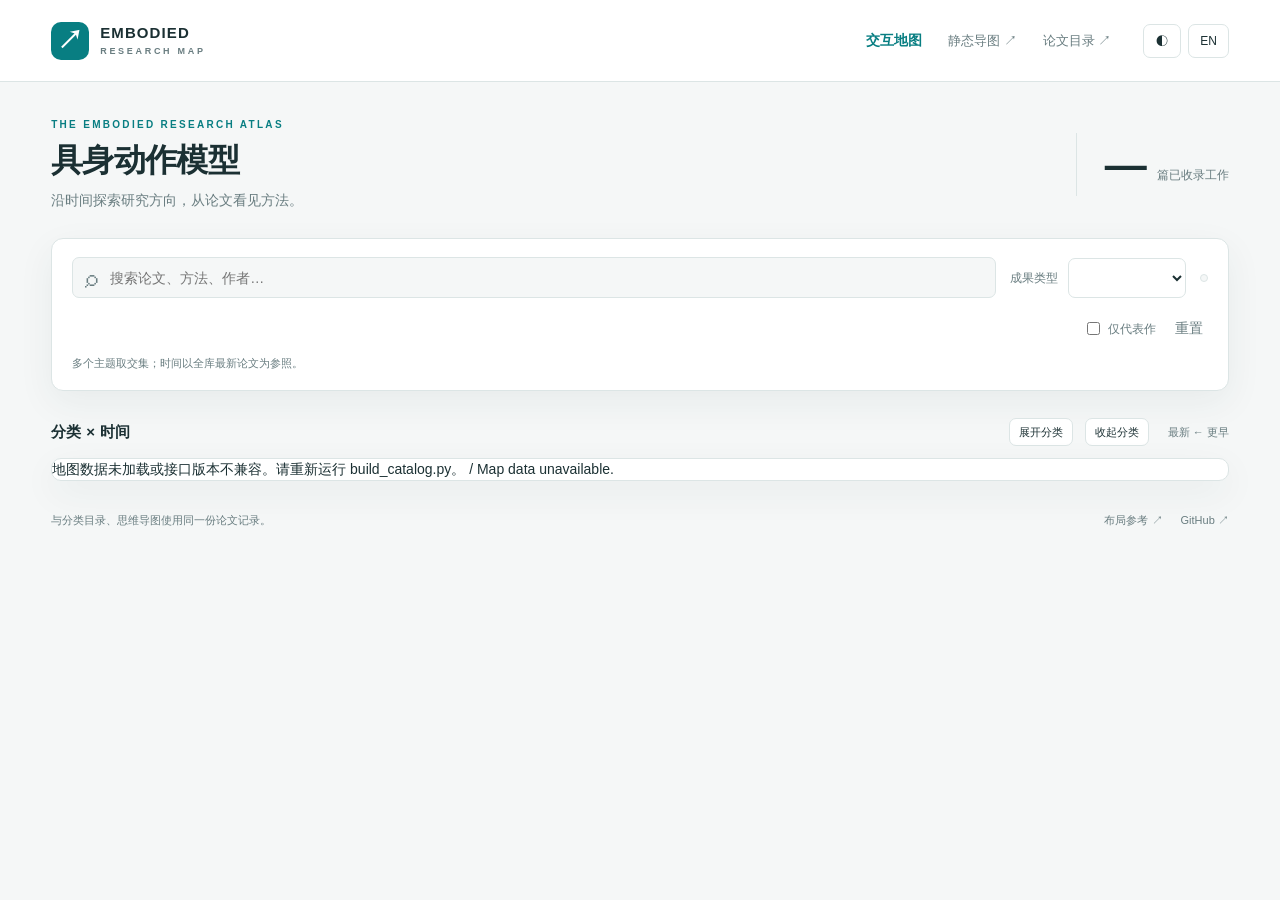
==== web/index.html @ 57568d48 "Add interactive research map with shared data and maintenance workflow" ====
<!doctype html>
<html lang="zh-CN">
<head>
<meta charset="utf-8">
<meta name="viewport" content="width=device-width, initial-scale=1">
<meta name="description" content="Explore embodied action research by category, publication time and topic.">
<title>具身动作模型 · Interactive Map</title>
<link rel="stylesheet" href="style.css?v=__ASSET_VERSION__">
<script defer src="map-data.js?v=__ASSET_VERSION__"></script>
<script defer src="map-core.js?v=__ASSET_VERSION__"></script>
<script defer src="app.js?v=__ASSET_VERSION__"></script>
</head>
<body>
<header class="masthead">
  <a class="brand" href="index.html"><span class="brand-mark" aria-hidden="true">↗</span><span>EMBODIED<span class="brand-sub">RESEARCH MAP</span></span></a>
  <nav aria-label="Views"><span class="nav-current" id="nav-map">交互地图</span><a id="static-map" href="mindmap_cn.svg">静态导图 ↗</a><a id="catalog-link" href="https://github.com/ZGCA-HMI-Lab/Embodied-Agent-Research-Map/blob/main/catalog/README_cn.md">论文目录 ↗</a></nav>
  <div class="utilities"><button id="theme" type="button" aria-label="切换深浅主题">◐</button><button id="language" type="button">EN</button></div>
</header>
<main>
  <section class="intro" aria-labelledby="title">
    <div><div class="eyebrow">THE EMBODIED RESEARCH ATLAS</div><h1 id="title">具身动作模型</h1><p id="subtitle">沿时间探索研究方向，从论文看见方法。</p></div>
    <div class="collection-stat"><strong id="total">—</strong><span id="total-label">篇已收录工作</span></div>
  </section>
  <section class="filters" aria-label="筛选论文" id="filter-panel">
    <div class="filter-top">
      <label class="search-box"><span aria-hidden="true">⌕</span><input type="search" id="search" placeholder="搜索论文、方法、作者…" aria-label="搜索论文"></label>
      <label class="kind-box"><span id="kind-label">成果类型</span><select id="kind" aria-label="成果类型"></select></label>
      <div class="range" role="group" id="range-buttons" aria-label="时间范围"></div>
    </div>
    <div class="filter-bottom"><div class="topics" id="topics" role="group" aria-label="主题筛选"></div><label class="representatives"><input id="representatives" type="checkbox"><span id="representatives-label">仅代表作</span></label><button id="reset" class="text-button" type="button">重置</button></div>
    <p class="filter-hint" id="filter-hint">多个主题取交集；时间以全库最新论文为参照。</p>
  </section>
  <section class="map-section" aria-labelledby="map-heading">
    <div class="map-toolbar"><div><h2 id="map-heading">分类 × 时间</h2><span id="result-count" role="status" aria-live="polite"></span></div><div class="map-actions"><button id="expand" type="button">展开分类</button><button id="collapse" type="button">收起分类</button><span id="time-direction">最新 ← 更早</span></div></div>
    <div class="timeline" id="timeline" tabindex="0" aria-label="按分类和时间排列的论文"></div>
    <p class="time-note" id="time-note"></p>
  </section>
</main>
<footer><span id="footer-note">与分类目录、思维导图使用同一份论文记录。</span><a href="https://github.com/ZGCA-HMI-Lab/Memory-in-World-Models#interactive-map" id="reference">布局参考 ↗</a><a id="repository" href="https://github.com/ZGCA-HMI-Lab/Embodied-Agent-Research-Map">GitHub ↗</a></footer>
<dialog id="detail" aria-labelledby="detail-title"><button type="button" id="close-detail" aria-label="关闭详情">×</button><div id="detail-content"></div></dialog>
<noscript><p class="empty">交互地图需要 JavaScript。您仍可查看 <a href="mindmap_cn.svg">静态导图</a>。</p></noscript>
</body>
</html>
---- web/style.css ----
/* Category/time layout inspired by Memory-in-World-Models; maintained view assets. */
:root{color-scheme:light;--bg:#f5f7f7;--surface:#fff;--ink:#1b3033;--muted:#697d80;--line:#dce5e5;--teal:#087e82;--tint:#edf7f5;--shadow:0 12px 36px #183d3f10;--label-width:290px}
:root[data-theme=dark]{color-scheme:dark;--bg:#101c20;--surface:#18272c;--ink:#e6f0ef;--muted:#a3b9ba;--line:#31484d;--teal:#77d7cb;--tint:#203e40;--shadow:0 12px 36px #0003}
*{box-sizing:border-box}body{margin:0;background:var(--bg);color:var(--ink);font-family:-apple-system,BlinkMacSystemFont,"Segoe UI","PingFang SC","Microsoft YaHei",sans-serif;font-size:14px;line-height:1.5}button,input,select{font:inherit}button,a,input,select{touch-action:manipulation}button{cursor:pointer;color:inherit}a{color:var(--teal);text-decoration:none}a:hover{text-decoration:underline}button:focus-visible,a:focus-visible,input:focus-visible,select:focus-visible,.timeline:focus-visible{outline:3px solid var(--teal);outline-offset:3px}button:disabled{cursor:default;opacity:.45}button{border:1px solid var(--line);background:var(--surface);border-radius:7px;padding:7px 11px}button:hover{border-color:var(--teal)}
.masthead{height:82px;display:flex;align-items:center;gap:32px;padding:0 4vw;background:var(--surface);border-bottom:1px solid var(--line)}.brand{display:flex;align-items:center;gap:11px;color:var(--ink);font-size:15px;font-weight:750;letter-spacing:1.1px;line-height:1.2}.brand:hover{text-decoration:none}.brand-mark{display:grid;place-items:center;width:38px;height:38px;border-radius:10px;background:var(--teal);color:var(--surface);font-size:26px;letter-spacing:0}.brand-sub{display:block;font-size:9px;letter-spacing:2.7px;margin-top:4px;color:var(--muted)}nav{display:flex;gap:26px;margin-left:auto;align-items:center}nav a{color:var(--muted);font-size:13px}.nav-current{color:var(--teal);font-weight:650}.utilities{display:flex;gap:7px}.utilities button{min-width:38px;font-size:12px}
main{max-width:1800px;padding:35px 4vw 20px;margin:auto}.intro{display:flex;align-items:center;justify-content:space-between;margin-bottom:27px;gap:20px}.eyebrow{color:var(--teal);font-size:10px;font-weight:700;letter-spacing:2.3px;margin-bottom:8px}h1{font-size:32px;letter-spacing:-.7px;line-height:1.25;margin:0;font-weight:700}.intro p{color:var(--muted);margin:10px 0 0;font-size:14px}.collection-stat{display:flex;align-items:baseline;gap:12px;border-left:1px solid var(--line);padding-left:28px}.collection-stat strong{font-size:42px;font-weight:600;letter-spacing:-2px}.collection-stat span{color:var(--muted);font-size:12px}
.filters{background:var(--surface);border:1px solid var(--line);border-radius:12px;padding:18px 20px;box-shadow:var(--shadow);margin-bottom:27px}.filter-top,.filter-bottom{display:flex;align-items:center;gap:14px;flex-wrap:wrap}.search-box{display:flex;align-items:center;gap:10px;flex:1;min-width:220px;border:1px solid var(--line);border-radius:7px;padding:0 12px;background:var(--bg)}.search-box>span{font-size:25px;color:var(--muted)}.search-box input{width:100%;border:0;background:transparent;color:var(--ink);height:39px;outline-offset:0}.kind-box{display:flex;gap:10px;align-items:center;color:var(--muted);font-size:12px}.kind-box select{height:40px;min-width:118px;background:var(--surface);color:var(--ink);border:1px solid var(--line);border-radius:7px;padding:0 9px}.range{display:flex;background:var(--bg);padding:3px;border:1px solid var(--line);border-radius:8px;gap:2px}.range button{border:0;background:transparent;font-size:12px;min-width:58px;padding:7px 9px}.range button[aria-pressed=true]{background:var(--surface);box-shadow:0 1px 5px #183d3f16;color:var(--teal);font-weight:650}.filter-bottom{margin-top:15px}.topics{display:flex;flex-wrap:wrap;gap:7px;flex:1}.topic{font-size:12px;padding:5px 11px;border-radius:20px}.topic span{margin-left:7px;color:var(--muted);font-size:11px}.topic[aria-pressed=true]{background:var(--tint);border-color:var(--teal);color:var(--teal)}.representatives{color:var(--muted);font-size:12px;display:flex;align-items:center;gap:5px;white-space:nowrap}input[type=checkbox]{accent-color:var(--teal)}.text-button{border:0;color:var(--muted);padding:5px}.filter-hint{font-size:11px;color:var(--muted);margin:11px 0 0}
.map-toolbar{display:flex;justify-content:space-between;align-items:center;gap:15px;margin-bottom:12px}.map-toolbar>div{display:flex;align-items:center;gap:12px}h2{font-size:15px;letter-spacing:.3px;margin:0}#result-count{font-size:12px;color:var(--muted)}.map-actions button{font-size:11px;padding:5px 9px}.map-actions span{font-size:11px;color:var(--muted);margin-left:7px}.timeline{max-height:72vh;overflow:auto;border:1px solid var(--line);border-radius:10px;background:var(--surface);position:relative;box-shadow:var(--shadow)}.grid{display:grid;min-width:100%;width:max-content;grid-template-columns:var(--label-width) repeat(var(--columns),minmax(270px,1fr))}.corner,.month{position:sticky;top:0;background:var(--surface);z-index:3;border-bottom:1px solid var(--line);padding:13px 17px;color:var(--muted);min-height:51px;font-size:12px}.corner{left:0;z-index:5;border-right:1px solid var(--line);display:flex;align-items:center;justify-content:space-between}.corner span{font-size:10px;text-transform:uppercase;letter-spacing:1px}.month{display:flex;justify-content:space-between;gap:8px;align-items:center;border-right:1px solid var(--line)}.month strong{color:var(--ink);font-size:13px}.month button{border:0;background:var(--tint);padding:3px 7px;font-size:10px;color:var(--teal)}.row-label{position:sticky;left:0;z-index:2;background:var(--surface);border-right:1px solid var(--line);border-bottom:1px solid var(--line);display:flex;align-items:flex-start;gap:7px;padding:13px 13px 13px calc(12px + var(--depth)*14px);min-width:0}.row-label button{background:transparent;border:0;padding:0;display:flex;text-align:left;gap:7px;align-items:baseline;line-height:1.55;width:100%;font-size:12px}.row-label .name{flex:1;overflow-wrap:anywhere}.row-label .count{color:var(--muted);font-size:10px;padding:1px 6px;background:var(--bg);border-radius:4px}.caret{color:var(--muted);width:9px;flex:none;font-size:10px}.group-label{background:var(--tint);font-weight:650}.cell{padding:11px;display:flex;flex-direction:column;gap:8px;min-height:49px;border-bottom:1px solid var(--line);border-right:1px solid var(--line);min-width:0}.cell.group-cell{background:var(--tint);padding:0;min-height:49px}.empty-cell{color:var(--line);align-items:center;justify-content:center;font-size:11px}.paper{display:block;text-align:left;width:100%;border-radius:7px;padding:10px 11px;border:1px solid var(--line);border-left:3px solid var(--teal);background:var(--surface);transition:background .12s}.paper:hover{background:var(--tint);box-shadow:0 3px 10px #183d3f0b}.paper-name{display:block;font-weight:650;font-size:13px;overflow-wrap:anywhere}.paper-tags{display:flex;gap:4px;flex-wrap:wrap;margin-top:7px}.paper-tags span{font-size:10px;color:var(--muted);background:var(--bg);border-radius:4px;padding:2px 5px}.paper-meta{display:flex;justify-content:space-between;gap:8px;margin-top:7px;font-size:10px;color:var(--muted)}.paper[data-kind=benchmark]{border-left-color:#7e93c0}.paper[data-kind=dataset]{border-left-color:#c5a36e}.paper[data-kind=tool]{border-left-color:#a68bbb}.time-note{font-size:11px;color:var(--muted);margin:11px 1px 0}.empty{padding:65px 20px;text-align:center;color:var(--muted)}.empty strong{display:block;font-size:19px;color:var(--ink);margin-bottom:8px}
footer{max-width:1800px;margin:auto;padding:0 4vw 26px;display:flex;gap:18px;color:var(--muted);font-size:11px}footer span{flex:1}footer a{color:var(--muted)}dialog{color:var(--ink);background:var(--surface);border:1px solid var(--line);border-radius:14px;width:680px;max-width:calc(100vw - 28px);max-height:88vh;padding:32px;box-shadow:0 25px 100px #0003}dialog::backdrop{background:#132b3570;backdrop-filter:blur(2px)}#close-detail{position:absolute;right:14px;top:12px;border:0;font-size:25px;line-height:1;padding:5px 9px;background:transparent}.detail-path{font-size:11px;color:var(--teal);margin:0 24px 12px 0}.detail-name{font-size:12px;color:var(--muted);margin-bottom:7px}.detail-title{font-size:23px;line-height:1.4;letter-spacing:-.3px;padding-right:10px;margin-bottom:10px}.detail-authors{font-size:13px;color:var(--muted);margin-bottom:16px}.detail-tags{display:flex;flex-wrap:wrap;gap:5px;margin:13px 0}.detail-tags span{border-radius:4px;background:var(--tint);color:var(--teal);padding:3px 7px;font-size:11px}.detail-block{border-top:1px solid var(--line);padding-top:16px;margin-top:18px;font-size:13px;line-height:1.85;overflow-wrap:anywhere}.detail-block h3{font-size:12px;color:var(--muted);margin:0 0 8px}.detail-block p{margin:0}.fact{margin-bottom:13px}.fact strong{color:var(--teal)}.detail-links{display:flex;flex-wrap:wrap;gap:8px;margin-top:22px}.detail-links a{border:1px solid var(--line);border-radius:6px;padding:7px 11px;font-size:12px}.detail-provenance{font-size:11px;color:var(--muted);line-height:1.7;margin-top:17px}
@media(min-width:1500px){:root{--label-width:320px}.grid{grid-template-columns:var(--label-width) repeat(var(--columns),minmax(300px,1fr))}}
@media(max-width:760px){:root{--label-width:205px}.masthead{padding:0 18px;height:auto;min-height:73px;gap:15px;flex-wrap:wrap;padding-top:14px;padding-bottom:14px}.brand{font-size:12px}.brand-mark{width:30px;height:30px;font-size:22px}.brand-sub{font-size:8px}.utilities{margin-left:auto}nav{order:3;margin-left:0;width:100%;gap:22px}main{padding:25px 16px 18px}.intro{margin-bottom:20px}h1{font-size:26px}.intro p{font-size:12px}.eyebrow{font-size:8px;letter-spacing:1.5px}.collection-stat{padding-left:13px;display:block;text-align:center}.collection-stat strong{display:block;font-size:32px}.collection-stat span{font-size:10px;white-space:nowrap}.filters{padding:13px;margin-bottom:20px}.search-box{flex-basis:100%}.filter-top{gap:10px}.kind-box{font-size:11px}.kind-box select{min-width:100px}.range{margin-left:auto}.range button{min-width:45px;font-size:11px;padding:7px}.filter-bottom{gap:9px}.topics{flex-basis:100%}.representatives{flex:1}.map-toolbar{align-items:flex-start;flex-wrap:wrap}.map-actions{flex-wrap:wrap;gap:6px!important}.map-actions span{margin:0}.grid{grid-template-columns:var(--label-width) repeat(var(--columns),250px)}.row-label{padding-left:calc(7px + var(--depth)*8px);padding-right:8px}.row-label button{font-size:11px}.timeline{max-height:70vh}.cell{padding:8px}.paper{padding:9px}.paper-name{font-size:12px}footer{padding:0 16px 20px;flex-wrap:wrap;gap:10px}footer span{flex-basis:100%}dialog{padding:25px 20px}.detail-title{font-size:20px}}

.paper-name{color:var(--teal)}.paper-details{margin-top:9px;padding:4px 8px;font-size:11px;color:var(--teal);background:var(--tint)}.detail-links{margin:12px 0 16px}.detail-title a{color:inherit}.detail-title a:hover{color:var(--teal)}
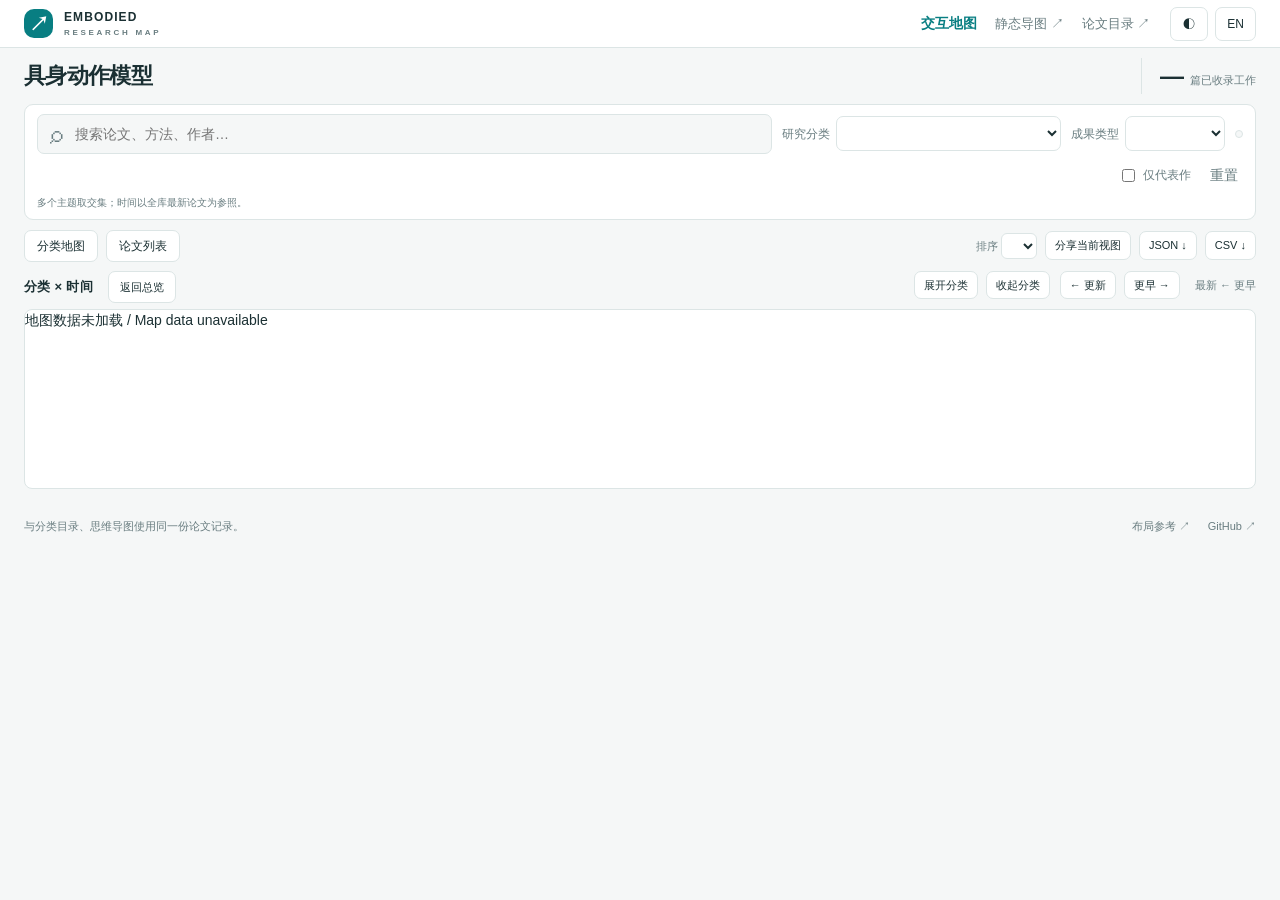
==== commit 60f2d509: "Improve interactive map navigation, sharing and exports" ====
--- a/web/index.html
+++ b/web/index.html
@@ -18,26 +18,38 @@
 </header>
 <main>
   <section class="intro" aria-labelledby="title">
-    <div><div class="eyebrow">THE EMBODIED RESEARCH ATLAS</div><h1 id="title">具身动作模型</h1><p id="subtitle">沿时间探索研究方向，从论文看见方法。</p></div>
+    <div><h1 id="title">具身动作模型</h1><p id="subtitle">沿时间探索研究方向，从论文看见方法。</p></div>
     <div class="collection-stat"><strong id="total">—</strong><span id="total-label">篇已收录工作</span></div>
   </section>
   <section class="filters" aria-label="筛选论文" id="filter-panel">
     <div class="filter-top">
       <label class="search-box"><span aria-hidden="true">⌕</span><input type="search" id="search" placeholder="搜索论文、方法、作者…" aria-label="搜索论文"></label>
+      <label class="kind-box category-box"><span id="category-label">研究分类</span><select id="category"></select></label>
       <label class="kind-box"><span id="kind-label">成果类型</span><select id="kind" aria-label="成果类型"></select></label>
       <div class="range" role="group" id="range-buttons" aria-label="时间范围"></div>
     </div>
     <div class="filter-bottom"><div class="topics" id="topics" role="group" aria-label="主题筛选"></div><label class="representatives"><input id="representatives" type="checkbox"><span id="representatives-label">仅代表作</span></label><button id="reset" class="text-button" type="button">重置</button></div>
+    <div id="active-filters" class="active-filters"></div>
     <p class="filter-hint" id="filter-hint">多个主题取交集；时间以全库最新论文为参照。</p>
   </section>
   <section class="map-section" aria-labelledby="map-heading">
-    <div class="map-toolbar"><div><h2 id="map-heading">分类 × 时间</h2><span id="result-count" role="status" aria-live="polite"></span></div><div class="map-actions"><button id="expand" type="button">展开分类</button><button id="collapse" type="button">收起分类</button><span id="time-direction">最新 ← 更早</span></div></div>
+    <div class="map-toolbar">
+      <div class="view-tabs" role="group" aria-label="View"><button id="view-map" data-view="map">分类地图</button><button id="view-list" data-view="list">论文列表</button><span id="result-count" role="status" aria-live="polite"></span></div>
+      <div class="map-actions"><label><span id="sort-label">排序</span> <select id="sort"></select></label><button id="share">分享当前视图</button><button data-export="json">JSON ↓</button><button data-export="csv">CSV ↓</button></div>
+    </div>
+    <div class="category-context"><div><h2 id="map-heading">分类 × 时间</h2><p id="category-description"></p></div><button id="overview">返回总览</button></div>
+    <div id="map-controls" class="map-toolbar compact-toolbar"><div class="map-actions"><button id="expand">展开分类</button><button id="collapse">收起分类</button></div><div class="map-actions"><button id="newer">← 更新</button><button id="earlier">更早 →</button><span id="time-direction">最新 ← 更早</span></div></div>
+    <p id="state-notice" class="notice" hidden></p>
     <div class="timeline" id="timeline" tabindex="0" aria-label="按分类和时间排列的论文"></div>
+    <div id="paper-list" class="paper-list" hidden></div>
+    <button id="load-more" class="load-more" hidden></button>
     <p class="time-note" id="time-note"></p>
   </section>
 </main>
 <footer><span id="footer-note">与分类目录、思维导图使用同一份论文记录。</span><a href="https://github.com/ZGCA-HMI-Lab/Memory-in-World-Models#interactive-map" id="reference">布局参考 ↗</a><a id="repository" href="https://github.com/ZGCA-HMI-Lab/Embodied-Agent-Research-Map">GitHub ↗</a></footer>
 <dialog id="detail" aria-labelledby="detail-title"><button type="button" id="close-detail" aria-label="关闭详情">×</button><div id="detail-content"></div></dialog>
+<dialog id="share-dialog" aria-labelledby="share-title"><h2 id="share-title">分享链接</h2><p id="share-help"></p><textarea id="share-value" readonly rows="4"></textarea><button id="close-share">关闭</button></dialog>
+<div id="toast" role="status" aria-live="polite"></div>
 <noscript><p class="empty">交互地图需要 JavaScript。您仍可查看 <a href="mindmap_cn.svg">静态导图</a>。</p></noscript>
 </body>
 </html>
--- a/web/style.css
+++ b/web/style.css
@@ -11,3 +11,24 @@
 @media(max-width:760px){:root{--label-width:205px}.masthead{padding:0 18px;height:auto;min-height:73px;gap:15px;flex-wrap:wrap;padding-top:14px;padding-bottom:14px}.brand{font-size:12px}.brand-mark{width:30px;height:30px;font-size:22px}.brand-sub{font-size:8px}.utilities{margin-left:auto}nav{order:3;margin-left:0;width:100%;gap:22px}main{padding:25px 16px 18px}.intro{margin-bottom:20px}h1{font-size:26px}.intro p{font-size:12px}.eyebrow{font-size:8px;letter-spacing:1.5px}.collection-stat{padding-left:13px;display:block;text-align:center}.collection-stat strong{display:block;font-size:32px}.collection-stat span{font-size:10px;white-space:nowrap}.filters{padding:13px;margin-bottom:20px}.search-box{flex-basis:100%}.filter-top{gap:10px}.kind-box{font-size:11px}.kind-box select{min-width:100px}.range{margin-left:auto}.range button{min-width:45px;font-size:11px;padding:7px}.filter-bottom{gap:9px}.topics{flex-basis:100%}.representatives{flex:1}.map-toolbar{align-items:flex-start;flex-wrap:wrap}.map-actions{flex-wrap:wrap;gap:6px!important}.map-actions span{margin:0}.grid{grid-template-columns:var(--label-width) repeat(var(--columns),250px)}.row-label{padding-left:calc(7px + var(--depth)*8px);padding-right:8px}.row-label button{font-size:11px}.timeline{max-height:70vh}.cell{padding:8px}.paper{padding:9px}.paper-name{font-size:12px}footer{padding:0 16px 20px;flex-wrap:wrap;gap:10px}footer span{flex-basis:100%}dialog{padding:25px 20px}.detail-title{font-size:20px}}
 
 .paper-name{color:var(--teal)}.paper-details{margin-top:9px;padding:4px 8px;font-size:11px;color:var(--teal);background:var(--tint)}.detail-links{margin:12px 0 16px}.detail-title a{color:inherit}.detail-title a:hover{color:var(--teal)}
+
+/* Navigation refresh: compact overview, shared map/list filters. */
+[hidden]{display:none!important}
+:root{--label-width:255px}
+.masthead{height:58px;padding:0 24px;gap:20px}.brand{font-size:12px}.brand-mark{width:29px;height:29px;font-size:20px}.brand-sub{font-size:8px}.masthead nav{gap:18px}
+main{max-width:none;padding:18px 24px 12px}.intro{margin-bottom:14px;gap:16px}.intro h1{font-size:25px}.intro p{font-size:12px;margin-top:3px}.collection-stat{gap:8px;padding-left:18px}.collection-stat strong{font-size:28px}.collection-stat span{font-size:11px}
+.filters{padding:12px 14px;margin-bottom:14px;border-radius:9px;box-shadow:none}.filter-top{gap:10px}.search-box{min-width:190px}.search-box input{height:34px}.kind-box{gap:6px}.kind-box select{height:35px;min-width:100px;max-width:320px}.category-box select{width:225px}.filter-bottom{margin-top:9px}.filter-hint{font-size:10px;margin:6px 0 0}.range button{padding:5px 8px}.active-filters{display:flex;gap:6px;flex-wrap:wrap;margin-top:7px}.active-filters:empty{display:none}.active-filters button{padding:2px 7px;font-size:10px;color:var(--teal);background:var(--tint);max-width:100%;overflow-wrap:anywhere}
+.map-toolbar{gap:10px;margin-bottom:9px;flex-wrap:wrap}.map-toolbar>div{gap:8px}.view-tabs button{font-size:12px;padding:6px 12px}.view-tabs button[aria-pressed=true]{background:var(--teal);border-color:var(--teal);color:var(--surface)}.map-actions label{font-size:11px;color:var(--muted)}select{border:1px solid var(--line);border-radius:6px;background:var(--surface);color:var(--ink);padding:5px 7px;max-width:100%}.category-context{display:flex;gap:15px;justify-content:space-between;align-items:center;margin:8px 0}.category-context h2{font-size:13px}.category-context p{font-size:11px;color:var(--muted);margin:3px 0;max-width:950px}.category-context button{font-size:11px;white-space:nowrap}.compact-toolbar{margin:8px 0}.timeline{max-height:calc(100dvh - 300px);min-height:180px;border-radius:8px;box-shadow:none}.grid{grid-template-columns:var(--label-width) repeat(var(--columns),minmax(205px,1fr))}.corner,.month{padding:10px 12px;min-height:43px}.corner small{font-size:10px}.month strong{font-size:12px}
+.row-label{display:block;padding:12px 12px 12px calc(12px + var(--depth)*13px);border-left:3px solid var(--branch);background:var(--surface)}.row-heading{display:flex;align-items:flex-start;gap:8px}.row-heading .node-name{display:flex;align-items:baseline;gap:6px;flex:1;font-size:12px;font-weight:650;line-height:1.5;color:var(--branch);text-align:left;overflow-wrap:anywhere;min-width:0}.row-heading .count{flex:none;font-size:10px}.row-tools{display:flex;align-items:baseline;gap:9px;margin-top:6px}.row-tools button{display:inline-block;width:auto;color:var(--muted);font-size:10px;text-decoration:underline;text-underline-offset:3px}.row-tools details{font-size:10px;color:var(--muted)}.row-tools summary{cursor:pointer}.row-tools p{line-height:1.6;margin:5px 0}.row-label small{display:block;font-size:10px;color:var(--muted);margin-top:7px}.expanded-label{padding-top:7px;padding-bottom:7px;background:var(--bg)}.expanded-label .row-tools{margin-top:1px}.cell.group-cell{min-height:35px;background:var(--bg)}.cell{padding:8px;gap:5px;min-height:45px}.paper{padding:6px 8px;border-radius:5px;border-left:2px solid var(--branch);box-shadow:none}.paper-top{display:flex;align-items:center;gap:7px}.paper-name{font-size:12px;flex:1;color:var(--ink);line-height:1.4}.paper-tags{margin-top:4px;gap:3px}.paper-tags span{font-size:9px;padding:1px 4px;color:var(--muted)}.paper-details{margin:0;font-size:14px;padding:0 5px;min-width:26px;min-height:26px;background:transparent;border:0;flex:none}.more{align-self:flex-start;border-style:dashed;font-size:11px;padding:3px 9px;color:var(--muted);margin:3px 0}.paper:hover{box-shadow:none;background:var(--tint)}
+.paper-list{display:grid;grid-template-columns:repeat(auto-fit,minmax(350px,1fr));gap:12px;align-items:start}.list-paper{background:var(--surface);border:1px solid var(--line);border-radius:9px;padding:16px;min-width:0}.list-path{font-size:10px;line-height:1.6;color:var(--muted);margin-bottom:9px}.list-title{display:flex;gap:12px;justify-content:space-between;align-items:baseline}.list-title>a{font-weight:650;font-size:15px}.list-title>span{font-size:10px;color:var(--muted);white-space:nowrap}.list-paper .paper-tags span{font-size:10px}.list-paper p{font-size:12px;line-height:1.85;overflow-wrap:anywhere}.list-paper>button{font-size:11px;color:var(--teal)}.load-more{display:block;margin:18px auto}.paper-list .empty{grid-column:1/-1}.notice{font-size:12px;border-left:3px solid var(--teal);background:var(--tint);padding:9px 12px}.detail-toolbar{display:flex;align-items:center;justify-content:space-between;gap:10px;margin-top:18px}.detail-toolbar button{font-size:12px}.detail-toolbar span{font-size:11px;color:var(--muted)}.detail-title{margin-top:6px}.detail-path{overflow-wrap:anywhere}.detail-links a{padding:5px 9px}#share-value{width:100%;margin:15px 0;padding:10px;border:1px solid var(--line);background:var(--bg);color:var(--ink);overflow-wrap:anywhere}#toast:not(:empty){position:fixed;z-index:20;bottom:20px;left:50%;transform:translateX(-50%);background:var(--ink);color:var(--surface);border-radius:8px;padding:10px 18px;font-size:12px;box-shadow:var(--shadow)}
+footer{max-width:none;padding:6px 24px 18px}.time-note{font-size:10px}
+:root[data-theme=dark] .node-name{color:var(--ink)}
+@media(max-width:1050px){.category-box select{width:190px}.filter-top .search-box{flex-basis:100%}.timeline{max-height:calc(100dvh - 340px)}}
+@media(max-width:760px){:root{--label-width:190px}.masthead{height:auto;min-height:54px;padding:10px 14px;gap:10px}.masthead nav{width:100%;gap:15px;order:3}.masthead nav a,.nav-current{font-size:11px}main{padding:15px 12px 10px}.intro h1{font-size:22px}.intro p{font-size:11px}.collection-stat{padding-left:10px}.collection-stat strong{font-size:25px}.filters{padding:10px}.kind-box{flex:1;min-width:0}.category-box{flex-basis:100%}.category-box select{width:100%;max-width:none;flex:1;min-width:0}.range{margin-left:0}.map-actions{flex-wrap:wrap}.map-actions button{min-height:32px}.filter-hint{font-size:10px}.grid{grid-template-columns:var(--label-width) repeat(var(--columns),225px)}.timeline{max-height:65dvh}.row-label{padding-left:calc(7px + var(--depth)*7px);padding-right:7px}.row-heading .node-name{font-size:11px}.row-tools button{min-height:28px}.paper-list{grid-template-columns:minmax(0,1fr)}.list-title{flex-wrap:wrap;gap:5px}.list-paper{padding:13px}.list-paper p{font-size:13px}.category-context{align-items:flex-start}.category-context h2{font-size:12px}.detail-toolbar{flex-wrap:wrap}.detail-toolbar button{min-height:36px}footer{padding:5px 12px 18px}.active-filters button{min-height:28px}dialog{max-width:calc(100vw - 16px)}}
+/* Keep the overview visible on laptop screens. */
+@media(min-width:761px){
+ .masthead{height:48px}main{padding-top:10px}.intro{margin-bottom:10px}.intro h1{font-size:22px}.intro p{display:none}.collection-stat strong{font-size:24px}
+ .filters{padding:9px 12px;margin-bottom:10px}.filter-bottom{margin-top:6px}.filter-hint{margin-top:4px}.active-filters{margin-top:5px}
+ .category-context{display:inline-flex;max-width:70%;margin:0 0 6px}.category-context p{display:none}.compact-toolbar{float:right;margin:0 0 6px}.timeline{clear:both;max-height:calc(100dvh - 245px)}
+ .paper{padding:4px 7px}.paper-details{min-height:22px}.row-label{padding-top:9px;padding-bottom:9px}
+}
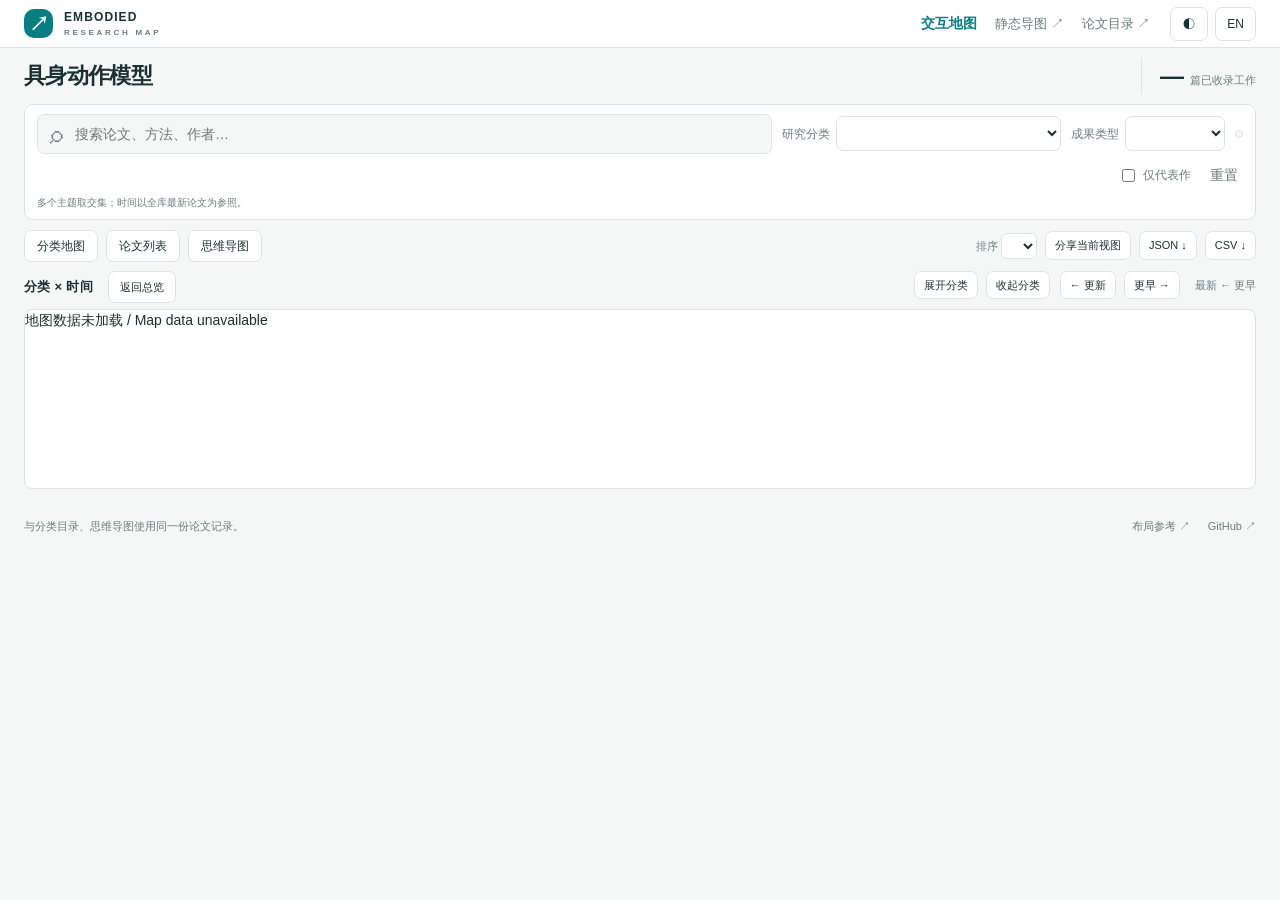
==== commit 384b1386: "Add focused mind map with compact subtree image exports Add category-rooted tree navigation with a c" ====
--- a/web/index.html
+++ b/web/index.html
@@ -8,6 +8,7 @@
 <link rel="stylesheet" href="style.css?v=__ASSET_VERSION__">
 <script defer src="map-data.js?v=__ASSET_VERSION__"></script>
 <script defer src="map-core.js?v=__ASSET_VERSION__"></script>
+<script defer src="tree-view.js?v=__ASSET_VERSION__"></script>
 <script defer src="app.js?v=__ASSET_VERSION__"></script>
 </head>
 <body>
@@ -34,13 +35,22 @@
   </section>
   <section class="map-section" aria-labelledby="map-heading">
     <div class="map-toolbar">
-      <div class="view-tabs" role="group" aria-label="View"><button id="view-map" data-view="map">分类地图</button><button id="view-list" data-view="list">论文列表</button><span id="result-count" role="status" aria-live="polite"></span></div>
+      <div class="view-tabs" role="group" aria-label="View"><button id="view-map" data-view="map">分类地图</button><button id="view-list" data-view="list">论文列表</button><button id="view-tree" data-view="tree">思维导图</button><span id="result-count" role="status" aria-live="polite"></span></div>
       <div class="map-actions"><label><span id="sort-label">排序</span> <select id="sort"></select></label><button id="share">分享当前视图</button><button data-export="json">JSON ↓</button><button data-export="csv">CSV ↓</button></div>
     </div>
     <div class="category-context"><div><h2 id="map-heading">分类 × 时间</h2><p id="category-description"></p></div><button id="overview">返回总览</button></div>
     <div id="map-controls" class="map-toolbar compact-toolbar"><div class="map-actions"><button id="expand">展开分类</button><button id="collapse">收起分类</button></div><div class="map-actions"><button id="newer">← 更新</button><button id="earlier">更早 →</button><span id="time-direction">最新 ← 更早</span></div></div>
     <p id="state-notice" class="notice" hidden></p>
     <div class="timeline" id="timeline" tabindex="0" aria-label="按分类和时间排列的论文"></div>
+    <section id="tree-panel" hidden aria-labelledby="view-tree">
+      <div class="tree-toolbar">
+        <nav id="tree-breadcrumbs" class="tree-breadcrumbs" aria-label="分类路径"></nav>
+        <div class="tree-tools"><button id="tree-up">返回上一级</button><button id="tree-zoom-out" aria-label="缩小">−</button><button id="tree-zoom-reset">100%</button><button id="tree-zoom-in" aria-label="放大">＋</button><button id="tree-fit">适应全图</button><button id="tree-export-svg" data-tree-export="svg">导出 SVG</button><button id="tree-export-png" data-tree-export="png">导出 PNG</button></div>
+      </div>
+      <div id="tree-children" class="tree-children"></div>
+      <p id="tree-hint" class="tree-hint"></p>
+      <div id="tree-canvas" class="tree-canvas" tabindex="0" role="region" aria-label="思维导图画布"></div>
+    </section>
     <div id="paper-list" class="paper-list" hidden></div>
     <button id="load-more" class="load-more" hidden></button>
     <p class="time-note" id="time-note"></p>
--- a/web/style.css
+++ b/web/style.css
@@ -32,3 +32,7 @@
  .category-context{display:inline-flex;max-width:70%;margin:0 0 6px}.category-context p{display:none}.compact-toolbar{float:right;margin:0 0 6px}.timeline{clear:both;max-height:calc(100dvh - 245px)}
  .paper{padding:4px 7px}.paper-details{min-height:22px}.row-label{padding-top:9px;padding-bottom:9px}
 }
+
+/* Compact, balanced mind-map; the preview and image exports share SVG text/layout. */
+.tree-toolbar{display:flex;align-items:center;justify-content:space-between;gap:10px;flex-wrap:wrap;margin:6px 0}.tree-breadcrumbs{margin:0;display:flex;gap:5px;flex-wrap:wrap;align-items:center;min-width:0}.tree-breadcrumbs button{font-size:11px;padding:4px 7px;color:var(--teal);overflow-wrap:anywhere;max-width:100%}.tree-breadcrumbs [aria-current=page]{background:var(--tint);border-color:var(--teal)}.tree-breadcrumbs span{color:var(--muted)}.tree-tools{display:flex;gap:5px;flex-wrap:wrap}.tree-tools button{font-size:11px;min-height:32px}.tree-hint{margin:6px 0 9px;color:var(--muted);font-size:11px}.tree-canvas{position:relative;clear:both;height:65dvh;min-height:320px;overflow:auto;border:1px solid var(--line);border-radius:9px;background:var(--surface);overscroll-behavior:contain}.tree-canvas:focus-visible{outline:3px solid var(--teal);outline-offset:3px}.tree-surface{position:relative}.tree-stage{position:absolute;top:0;left:0;transform-origin:top left}.tree-stage svg{display:block;overflow:visible}.tree-stage a{cursor:pointer}.tree-stage a:focus-visible{outline:2px solid var(--teal);outline-offset:2px}.tree-stage a:hover text{text-decoration:underline}.tree-stage .tree-category-link:hover rect{fill:var(--tint)}.tree-canvas>.empty{position:sticky;left:0;max-width:100%;padding:70px 20px}.tree-children{display:flex;align-items:center;flex-wrap:wrap;gap:6px;margin:8px 0}.tree-children:empty{display:none}.tree-children>span{color:var(--muted);font-size:11px;margin-right:3px}.tree-children button{font-size:11px;padding:4px 8px;border-radius:18px}.tree-children small{color:var(--muted);margin-left:5px}
+@media(max-width:760px){.view-tabs{flex-wrap:wrap}.tree-toolbar{align-items:flex-start}.tree-breadcrumbs{flex-basis:100%;order:0}.tree-tools{width:100%}.tree-tools button{min-height:36px}.tree-hint{font-size:11px;line-height:1.7}.tree-canvas{height:65dvh;min-height:320px}.tree-breadcrumbs button{min-height:32px}.tree-children button{min-height:34px}}
